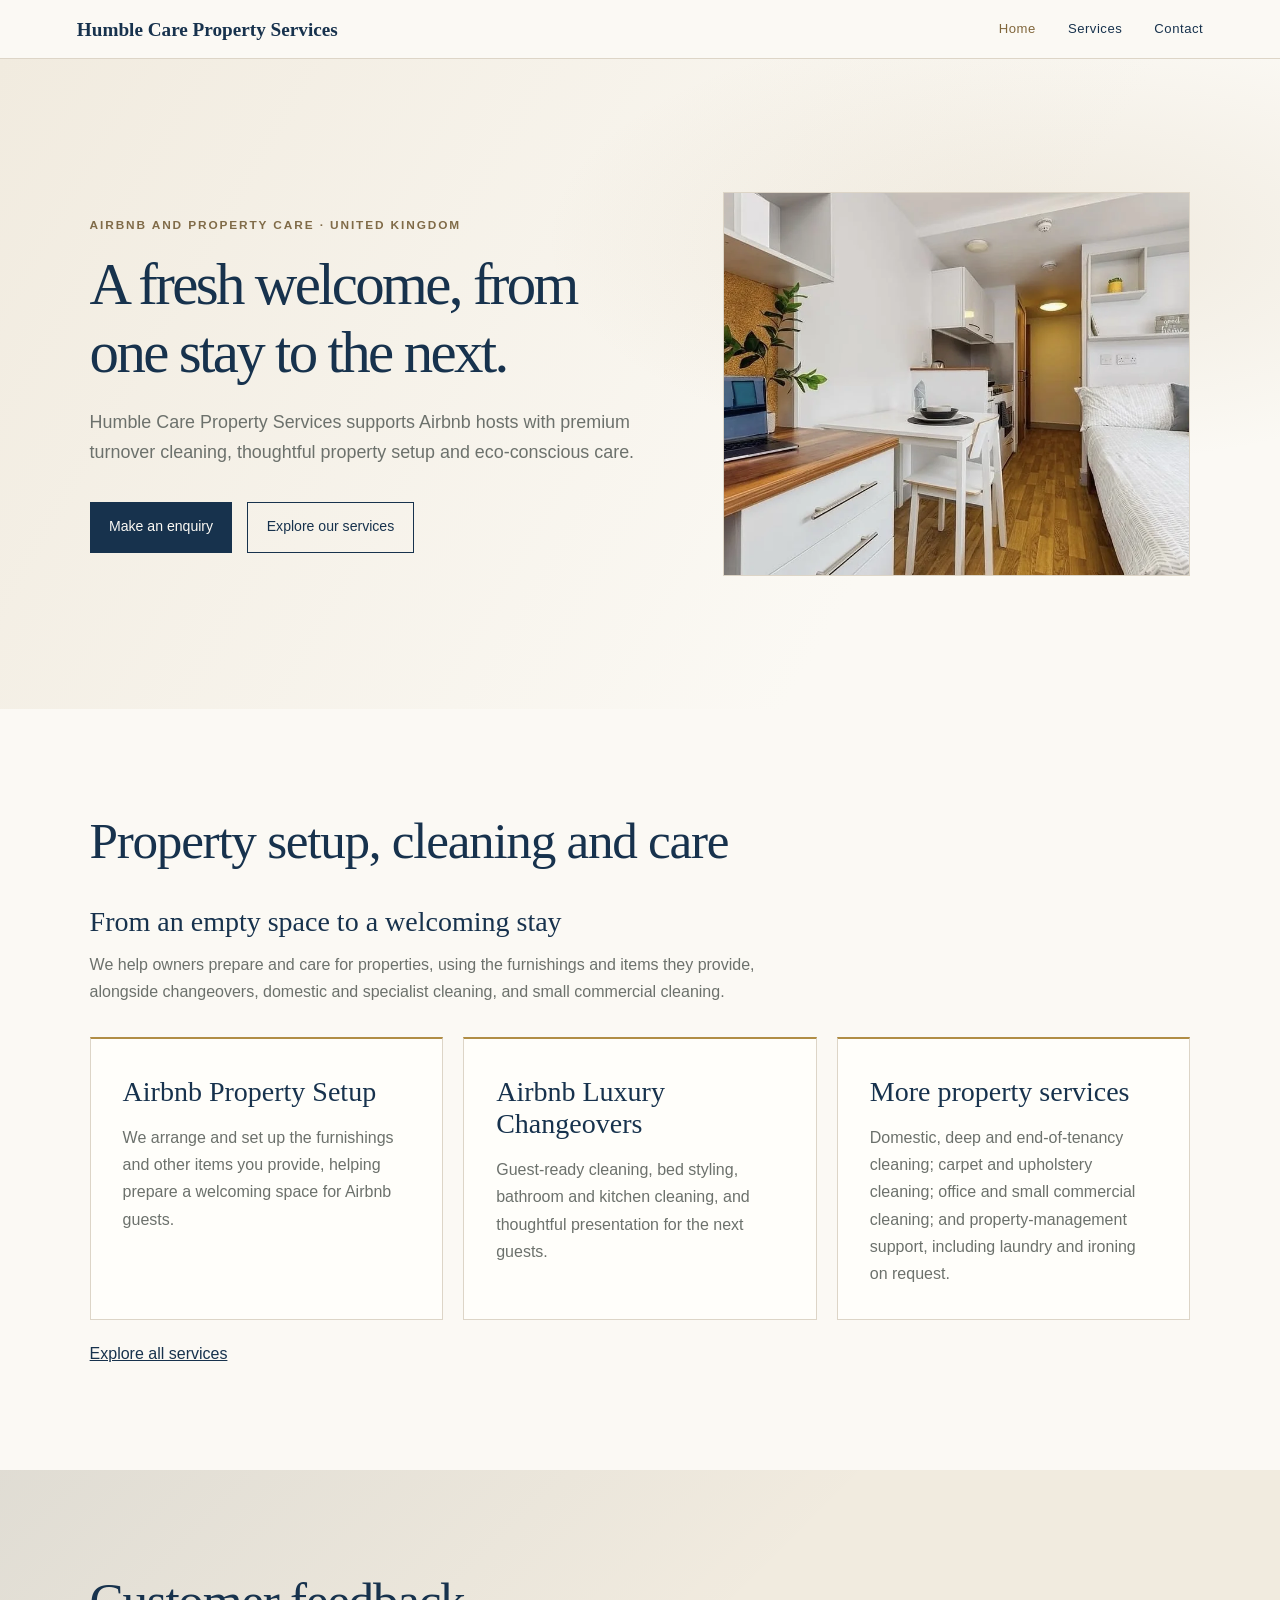
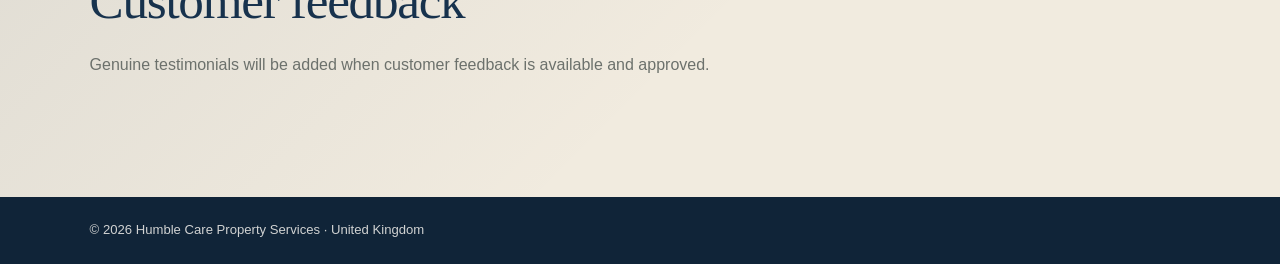
==== index.html @ 142375da "Update index.html" ====
<!doctype html>
<html lang="en-GB">
  <head>
    <meta charset="utf-8">
    <meta name="viewport" content="width=device-width, initial-scale=1">
    <title>Humble Care Property Services | United Kingdom</title>
    <meta
      name="description"
      content="Premium Airbnb cleaning, property setup and eco-conscious property care in United Kingdom."
    >
    <link rel="stylesheet" href="style.css">
  </head>

  <body>
    <header>
      <a href="index.html" aria-label="Humble Care Cleaning Service home">
        Humble Care Property Services
      </a>

      <nav aria-label="Main navigation">
        <a href="index.html" aria-current="page">Home</a>
        <a href="services.html">Services</a>
        <a href="contact.html">Contact</a>
      </nav>
    </header>

    <main>
            <section id="home" class="hero">
        <div class="hero-copy">
          <p>Airbnb and property care · United Kingdom</p>
          <h1>A fresh welcome, from one stay to the next.</h1>
          <p>
            Humble Care Property Services supports Airbnb hosts with premium
            turnover cleaning, thoughtful property setup and eco-conscious care.
          </p>
          <a href="contact.html">Make an enquiry</a>
          <a href="services.html">Explore our services</a>
        </div>

        <img
          class="hero-image"
          src="images/studio-interior.webp"
          alt="Bright studio interior with a bed, kitchenette and wooden flooring"
          fetchpriority="high"
        >
     </section>
      <section id="services">
  <h2>Property setup, cleaning and care</h2>

  <div class="services-intro">
    <h3>From an empty space to a welcoming stay</h3>
    <p>
      We help owners prepare and care for properties, using the furnishings
      and items they provide, alongside changeovers, domestic and specialist
      cleaning, and small commercial cleaning.
    </p>
  </div>

  <article>
    <h3>Airbnb Property Setup</h3>
    <p>
      We arrange and set up the furnishings and other items you provide,
      helping prepare a welcoming space for Airbnb guests.
    </p>
  </article>

  <article>
    <h3>Airbnb Luxury Changeovers</h3>
    <p>
      Guest-ready cleaning, bed styling, bathroom and kitchen cleaning, and
      thoughtful presentation for the next guests.
    </p>
  </article>

  <article>
    <h3>More property services</h3>
    <p>
      Domestic, deep and end-of-tenancy cleaning; carpet and upholstery
      cleaning; office and small commercial cleaning; and property-management
      support, including laundry and ironing on request.
    </p>
  </article>

  <a href="services.html">Explore all services</a>
</section>
           <section id="testimonials">
        <h2>Customer feedback</h2>
        <p>
          Genuine testimonials will be added when customer feedback is
          available and approved.
        </p>
      </section>
    </main>

    <footer>
      <p>&copy; 2026 Humble Care Property Services · United Kingdom</p>
    </footer>

    <script>
      const heroSlides = [
        {
          src: "images/studio-interior.webp",
          alt: "Bright studio interior with a bed, kitchenette and wooden flooring"
        },
        {
          src: "images/made-bedroom.webp",
          alt: "Bedroom arranged with warm yellow accents and bedding"
        },
        {
          src: "images/bathroom-interior.webp",
          alt: "Bright bathroom with a glass shower and tiled walls"
        },
        {
          src: "images/unmade-bedroom.webp",
          alt: "Bedroom with unmade white bedding and a dark feature wall"
        }
      ];

      const heroImage = document.querySelector("#home .hero-image");
      const prefersReducedMotion = window.matchMedia(
        "(prefers-reduced-motion: reduce)"
      );
      let currentSlide = 0;

      if (heroImage && !prefersReducedMotion.matches) {
        window.setInterval(() => {
          currentSlide = (currentSlide + 1) % heroSlides.length;
          heroImage.classList.add("is-fading");

          window.setTimeout(() => {
            heroImage.src = heroSlides[currentSlide].src;
            heroImage.alt = heroSlides[currentSlide].alt;
            heroImage.classList.remove("is-fading");
          }, 300);
        }, 6500);
      }
    </script>
  </body>
</html>
---- style.css ----
:root {
  --hc-forest: #17324d;
  --hc-forest-deep: #102438;
  --hc-paper: #fbf9f4;
  --hc-cream: #f1ebdf;
  --hc-brass: #b08d45;
  --hc-ink: #2c332f;
  --hc-muted: #6c716c;
  --hc-line: #ddd5c7;
}

* {
  box-sizing: border-box;
}

html {
  scroll-behavior: smooth;
}

body {
  margin: 0;
  background: var(--hc-paper);
  color: var(--hc-ink);
  font-family: Arial, Helvetica, sans-serif;
  line-height: 1.7;
}

a {
  color: var(--hc-forest);
}

a:focus-visible,
button:focus-visible,
input:focus-visible,
select:focus-visible,
textarea:focus-visible {
  outline: 3px solid var(--hc-brass);
  outline-offset: 3px;
}

header {
  display: flex;
  align-items: center;
  justify-content: space-between;
  gap: 2rem;
  padding: 1.1rem clamp(1.25rem, 6vw, 6rem);
  border-bottom: 1px solid var(--hc-line);
  background: var(--hc-paper);
}

header > a {
  color: var(--hc-forest);
  font-family: Georgia, "Times New Roman", serif;
  font-size: 1.2rem;
  font-weight: 700;
  line-height: 1.2;
  text-decoration: none;
}

nav {
  display: flex;
  flex-wrap: wrap;
  gap: clamp(1rem, 2.5vw, 2rem);
}

nav a {
  color: var(--hc-forest);
  font-size: 0.82rem;
  letter-spacing: 0.04em;
  text-decoration: none;
}

nav a:hover,
nav a[aria-current="page"] {
  color: #80663b;
}

main > section {
  padding: clamp(3.5rem, 8vw, 7rem) clamp(1.25rem, 7vw, 7rem);
}

.hero,
.contact-hero,
main > section:first-child {
  position: relative;
  display: flex;
  min-height: clamp(420px, 66vw, 650px);
  flex-direction: column;
  justify-content: center;
  overflow: hidden;
  background:
    radial-gradient(ellipse at 82% 28%, rgba(173, 145, 96, 0.15), transparent 34%),
    linear-gradient(120deg, var(--hc-cream), var(--hc-paper) 70%);
}

.hero > *,
.contact-hero > *,
main > section:first-child > * {
  position: relative;
  z-index: 1;
  max-width: 660px;
}

.hero::after,
.contact-hero::after {
  position: absolute;
  z-index: 0;
  top: 50%;
  right: clamp(1rem, 8vw, 8rem);
  color: rgba(25, 59, 51, 0.06);
  content: "HC";
  font-family: Georgia, "Times New Roman", serif;
  font-size: clamp(10rem, 27vw, 24rem);
  letter-spacing: -0.16em;
  line-height: 1;
  pointer-events: none;
  transform: translateY(-50%);
}

.hero > p:first-child,
.contact-hero > p:first-child,
main > section:first-child > p:first-child {
  margin: 0 0 1rem;
  color: #806b48;
  font-size: 0.74rem;
  font-weight: 700;
  letter-spacing: 0.16em;
  text-transform: uppercase;
}

h1,
h2,
h3 {
  color: var(--hc-forest);
  font-family: Georgia, "Times New Roman", serif;
  font-weight: 400;
  line-height: 1.15;
}

h1 {
  max-width: 720px;
  margin: 0 0 1.25rem;
  font-size: clamp(3rem, 7vw, 5.8rem);
  letter-spacing: -0.045em;
}

h2 {
  margin: 0 0 1.25rem;
  font-size: clamp(2rem, 4vw, 3.3rem);
  letter-spacing: -0.025em;
}

h3 {
  margin: 0.3rem 0 0.75rem;
  font-size: clamp(1.35rem, 2.2vw, 1.75rem);
}

.hero > p:not(:first-child),
.contact-hero > p:not(:first-child),
main > section:first-child > p:not(:first-child) {
  max-width: 590px;
  color: var(--hc-muted);
  font-size: clamp(1rem, 1.4vw, 1.12rem);
}

.hero > a {
  display: inline-flex;
  width: fit-content;
  align-items: center;
  justify-content: center;
  margin: 0.8rem 0.8rem 0 0;
  padding: 0.8rem 1.2rem;
  border: 1px solid var(--hc-forest);
  color: var(--hc-forest);
  font-size: 0.85rem;
  text-decoration: none;
}

.hero > a:first-of-type {
  background: var(--hc-forest);
  color: var(--hc-paper);
}

.hero > a:hover,
.contact-enquiry button:hover {
  border-color: var(--hc-brass);
  background: var(--hc-brass);
  color: white;
}

#services {
  display: grid;
  grid-template-columns: repeat(3, minmax(0, 1fr));
  gap: 1.25rem;
  background: var(--hc-paper);
}

#services > h2 {
  grid-column: 1 / -1;
  max-width: 730px;
  margin-bottom: 1rem;
}

#services article {
  padding: clamp(1.35rem, 2.6vw, 2rem);
  border: 1px solid var(--hc-line);
  border-top: 2px solid var(--hc-brass);
  background: #fffefa;
}

#services article p {
  margin-bottom: 0;
  color: var(--hc-muted);
}

#approach,
#testimonials {
  background:
    linear-gradient(135deg, rgba(23, 50, 77, 0.08), transparent 55%),
    #f1ebdf;
}

#approach p,
#testimonials p {
  max-width: 700px;
  color: var(--hc-muted);
}

#contact {
  background: var(--hc-forest);
  color: var(--hc-paper);
}

#contact h2 {
  color: var(--hc-paper);
}

#contact p {
  max-width: 650px;
}

#contact > a {
  display: inline-block;
  margin-top: 0.7rem;
  padding: 0.75rem 1.1rem;
  border: 1px solid rgba(251, 249, 244, 0.7);
  color: var(--hc-paper);
  text-decoration: none;
}

.contact-enquiry {
  width: min(100%, 850px);
  margin-inline: auto;
  background: #fffefa;
}

.contact-enquiry > p,
.contact-social > p {
  max-width: 650px;
  color: var(--hc-muted);
}

.contact-enquiry form {
  display: flex;
  max-width: 650px;
  flex-direction: column;
  gap: 0.5rem;
  margin-block: 2rem;
}

.contact-enquiry label {
  margin-top: 0.65rem;
  color: var(--hc-forest);
  font-size: 0.86rem;
  font-weight: 700;
}

.contact-enquiry input,
.contact-enquiry select,
.contact-enquiry textarea {
  width: 100%;
  padding: 0.8rem 0.9rem;
  border: 1px solid var(--hc-line);
  border-radius: 0;
  background: var(--hc-paper);
  color: var(--hc-ink);
  font: inherit;
}

.contact-enquiry textarea {
  resize: vertical;
}

.contact-enquiry button {
  width: fit-content;
  margin-top: 1rem;
  padding: 0.85rem 1.25rem;
  border: 1px solid var(--hc-forest);
  background: var(--hc-forest);
  color: var(--hc-paper);
  cursor: pointer;
  font: inherit;
}

.contact-enquiry > p:last-child {
  font-size: 0.82rem;
}

.contact-social {
  background:
    linear-gradient(135deg, rgba(176, 141, 69, 0.12), transparent 60%),
    #f1ebdf;
}

.contact-social a {
  display: inline-block;
  margin: 0.4rem 0.35rem 0.4rem 0;
  padding: 0.65rem 1rem;
  border: 1px solid var(--hc-forest);
  background: var(--hc-paper);
  color: var(--hc-forest);
  text-decoration: none;
}

.contact-social a:hover {
  background: var(--hc-forest);
  color: var(--hc-paper);
}

footer {
  padding: 1.4rem clamp(1.25rem, 7vw, 7rem);
  background: var(--hc-forest-deep);
  color: rgba(251, 249, 244, 0.82);
  font-size: 0.82rem;
}

footer p {
  margin: 0;
}

@media (max-width: 760px) {
  header {
    align-items: flex-start;
    flex-direction: column;
    gap: 0.8rem;
  }

  #services {
    grid-template-columns: 1fr;
  }

  #services > h2 {
    grid-column: auto;
  }

  .hero,
  .contact-hero,
  main > section:first-child {
    min-height: 430px;
  }

  .hero::after,
  .contact-hero::after {
    right: -1rem;
    font-size: 11rem;
  }
}

/* Home hero: left-aligned copy with a clear image on the right */
#home.hero {
  display: grid;
  grid-template-columns: minmax(0, 1fr) minmax(260px, 0.82fr);
  align-items: center;
  gap: clamp(2rem, 5vw, 4rem);
  text-align: left;
}

#home .hero-copy {
  width: 100%;
  max-width: 620px;
  text-align: left;
}

#home .hero-copy > p:first-child {
  margin: 0 0 1rem;
  color: #806b48;
  font-size: 0.74rem;
  font-weight: 700;
  letter-spacing: 0.16em;
  text-transform: uppercase;
}

#home .hero-copy h1 {
  font-size: clamp(2.6rem, 4.6vw, 4.5rem);
  text-align: left;
}

#home .hero-copy > p:not(:first-child) {
  max-width: 590px;
  color: var(--hc-muted);
  font-size: clamp(1rem, 1.4vw, 1.12rem);
}

#home .hero-image {
  position: static;
  display: block;
  width: 100%;
  height: clamp(260px, 30vw, 390px);
  max-width: none;
  border: 1px solid var(--hc-line);
  object-fit: cover;
  object-position: center;
  filter: none;
  transform: none;
}

#home::after {
  display: none;
}

#home .hero-copy > a {
  display: inline-flex;
  width: fit-content;
  align-items: center;
  justify-content: center;
  margin: 1rem 0.65rem 0 0;
  padding: 0.8rem 1.15rem;
  border: 1px solid var(--hc-forest);
  font-size: 0.88rem;
  text-decoration: none;
  transition:
    background-color 160ms ease,
    color 160ms ease,
    border-color 160ms ease;
}

#home .hero-copy > a:first-of-type {
  background: var(--hc-forest);
  color: var(--hc-paper);
}

#home .hero-copy > a:nth-of-type(2) {
  background: transparent;
  color: var(--hc-forest);
}

#home .hero-copy > a:hover {
  border-color: var(--hc-brass);
  background: var(--hc-brass);
  color: white;
}

@media (max-width: 760px) {
  #home.hero {
    grid-template-columns: 1fr;
    gap: 1.5rem;
  }

  #home .hero-image {
    height: 280px;
  }
}
#services .services-intro {
  grid-column: 1 / -1;
  max-width: 700px;
  margin-bottom: 0.75rem;
}

#services .services-intro h3 {
  margin-top: 0;
}

#services .services-intro p {
  max-width: 700px;
  margin: 0;
  color: var(--hc-muted);
}
@media (prefers-reduced-motion: reduce) {
  html {
    scroll-behavior: auto;
  }
}
.contact-social-links {
  display: flex;
  flex-wrap: wrap;
  align-items: center;
  gap: 0.75rem;
}

.contact-social-links a {
  margin: 0;
}
#home .hero-image {
  transition: opacity 300ms ease;
}

#home .hero-image.is-fading {
  opacity: 0;
}

@media (prefers-reduced-motion: reduce) {
  #home .hero-image {
    transition: none;
  }
}
.before-after-gallery {
  background: var(--hc-cream);
}

.before-after-intro {
  max-width: 760px;
  margin: 0 auto 2.5rem;
}

.before-after-intro .gallery-eyebrow {
  margin: 0 0 0.75rem;
  color: #806b48;
  font-size: 0.74rem;
  font-weight: 700;
  letter-spacing: 0.16em;
  text-transform: uppercase;
}

.before-after-intro > p:last-child {
  max-width: 680px;
  color: var(--hc-muted);
}

.before-after-grid {
  display: grid;
  grid-template-columns: repeat(2, minmax(0, 1fr));
  gap: 1.25rem;
}

.before-after-grid figure {
  min-width: 0;
  margin: 0;
  overflow: hidden;
  border: 1px solid var(--hc-line);
  background: #fffefa;
}

.before-after-grid img {
  display: block;
  width: 100%;
  height: auto;
}

.before-after-grid figcaption {
  padding: 0.9rem 1rem;
  color: var(--hc-forest);
  font-family: Georgia, "Times New Roman", serif;
  font-size: 1.05rem;
}

@media (max-width: 760px) {
  .before-after-grid {
    grid-template-columns: 1fr;
  }
}
.offers-button {
  display: inline-flex;
  align-items: center;
  justify-content: center;
  margin-top: 1rem;
  padding: 0.8rem 1.2rem;
  border: 1px solid var(--hc-brass);
  background: var(--hc-brass);
  color: var(--hc-forest-deep);
  font-size: 0.88rem;
  text-decoration: none;
}

.offers-button:hover {
  border-color: var(--hc-forest);
  background: var(--hc-forest);
  color: var(--hc-paper);
}
.offer-item {
  padding: 1.35rem 1.5rem;
  border: 1px solid var(--hc-line);
  border-top: 2px solid var(--hc-brass);
  background: #fffefa;
}

.offer-item summary {
  color: var(--hc-forest);
  cursor: pointer;
  font-family: Georgia, "Times New Roman", serif;
  font-size: 1.25rem;
}

.offer-item p {
  margin-bottom: 0;
  color: var(--hc-muted);
}
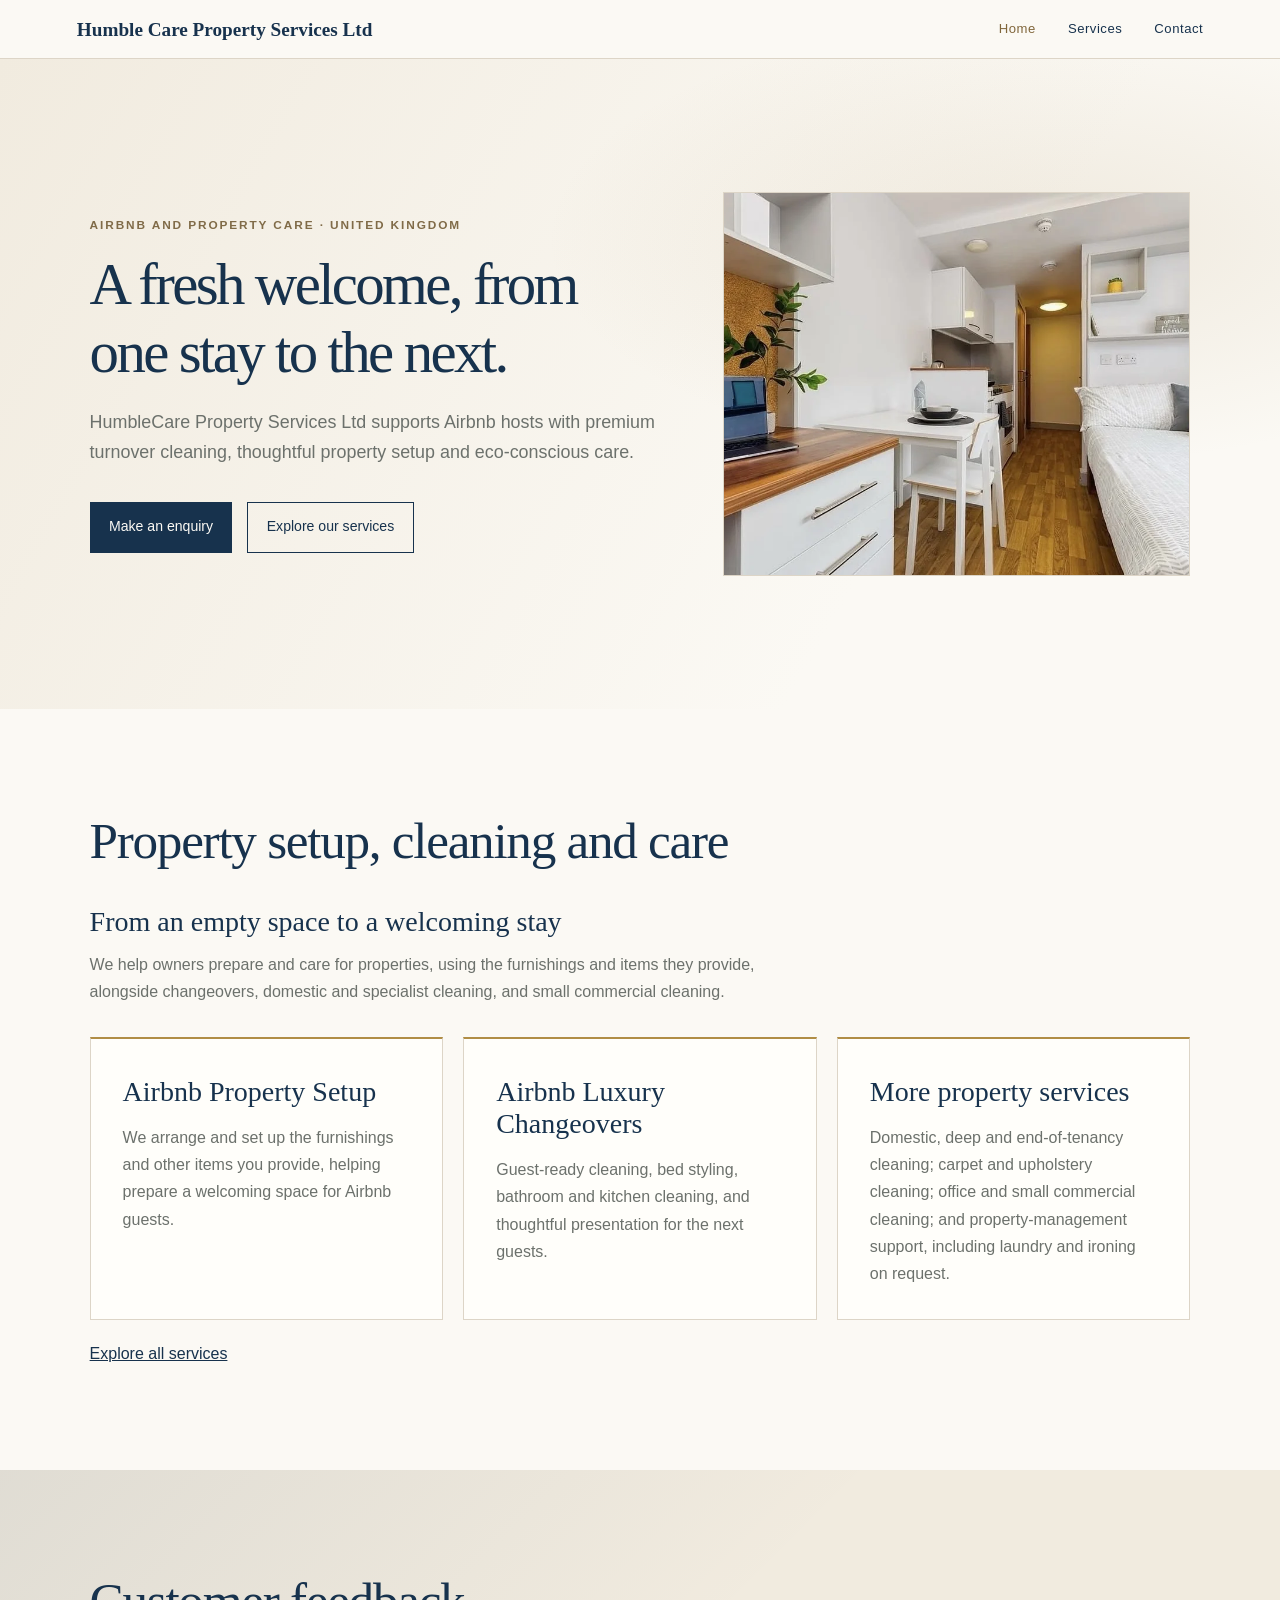
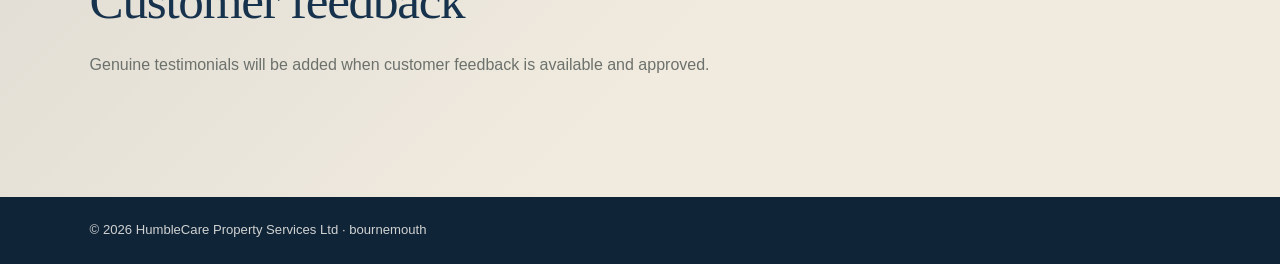
==== commit e1fdded1: "Update index.html" ====
--- a/index.html
+++ b/index.html
@@ -3,7 +3,7 @@
   <head>
     <meta charset="utf-8">
     <meta name="viewport" content="width=device-width, initial-scale=1">
-    <title>Humble Care Property Services | United Kingdom</title>
+    <title>HumbleCare Property Services Ltd | bournemouth </title>
     <meta
       name="description"
       content="Premium Airbnb cleaning, property setup and eco-conscious property care in United Kingdom."
@@ -13,8 +13,8 @@
 
   <body>
     <header>
-      <a href="index.html" aria-label="Humble Care Cleaning Service home">
-        Humble Care Property Services
+      <a href="index.html" aria-label="HumbleCare Property Services Ltd home">
+        Humble Care Property Services Ltd
       </a>
 
       <nav aria-label="Main navigation">
@@ -30,7 +30,7 @@
           <p>Airbnb and property care · United Kingdom</p>
           <h1>A fresh welcome, from one stay to the next.</h1>
           <p>
-            Humble Care Property Services supports Airbnb hosts with premium
+            HumbleCare Property Services Ltd supports Airbnb hosts with premium
             turnover cleaning, thoughtful property setup and eco-conscious care.
           </p>
           <a href="contact.html">Make an enquiry</a>
@@ -93,7 +93,7 @@
     </main>
 
     <footer>
-      <p>&copy; 2026 Humble Care Property Services · United Kingdom</p>
+      <p>&copy; 2026 HumbleCare Property Services Ltd · bournemouth </p>
     </footer>
 
     <script>
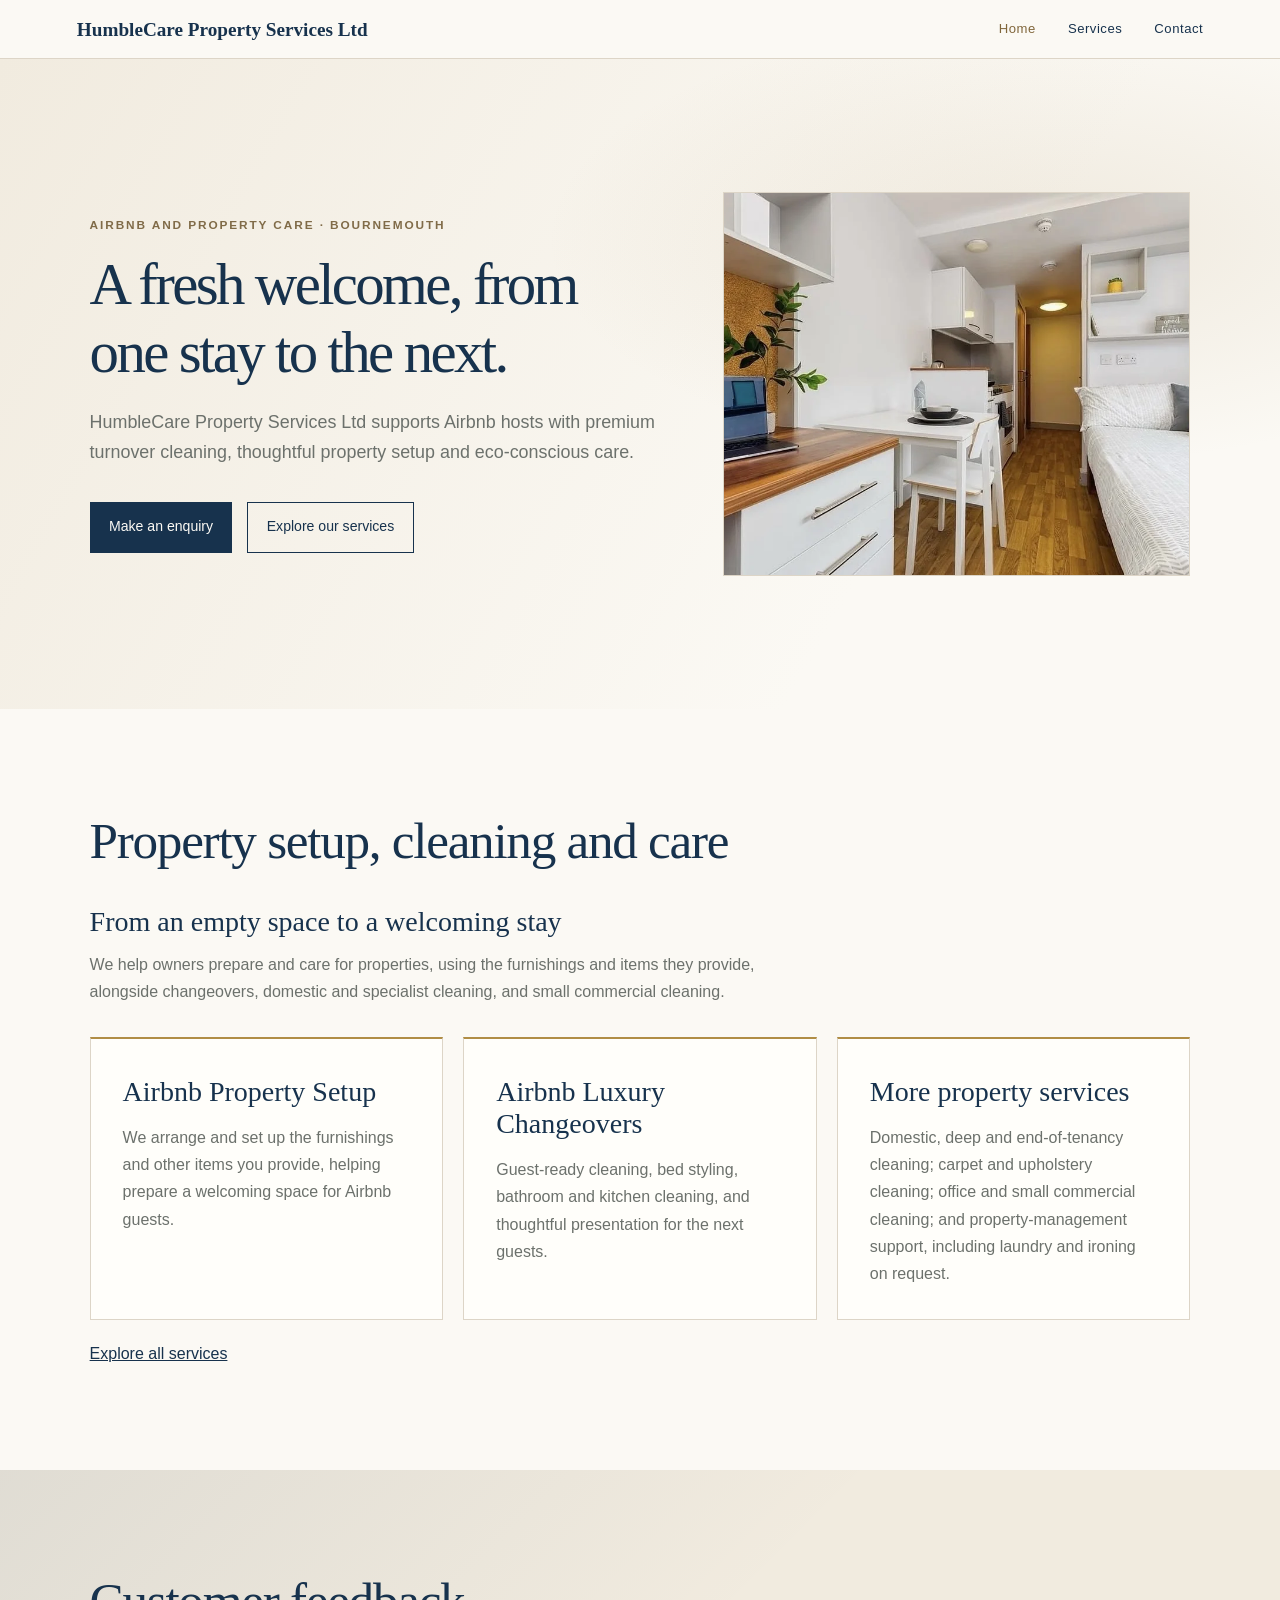
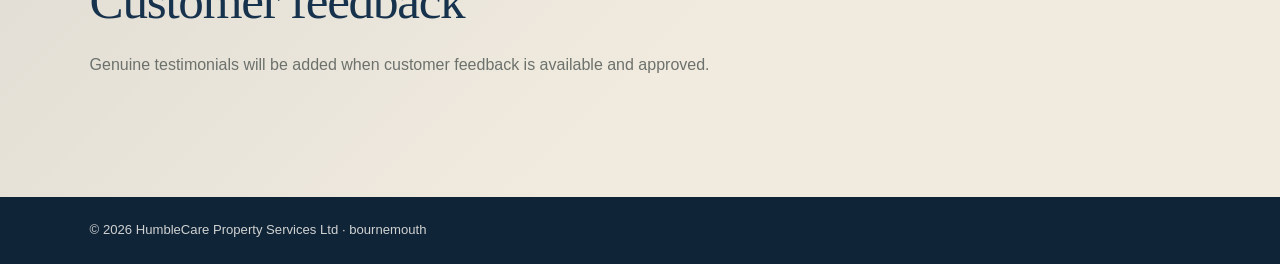
==== commit f280d866: "Update index.html" ====
--- a/index.html
+++ b/index.html
@@ -6,7 +6,7 @@
     <title>HumbleCare Property Services Ltd | bournemouth </title>
     <meta
       name="description"
-      content="Premium Airbnb cleaning, property setup and eco-conscious property care in United Kingdom."
+      content="Premium Airbnb cleaning, property setup and eco-conscious property care in Bournemouth"
     >
     <link rel="stylesheet" href="style.css">
   </head>
@@ -14,7 +14,7 @@
   <body>
     <header>
       <a href="index.html" aria-label="HumbleCare Property Services Ltd home">
-        Humble Care Property Services Ltd
+        HumbleCare Property Services Ltd
       </a>
 
       <nav aria-label="Main navigation">
@@ -27,7 +27,7 @@
     <main>
             <section id="home" class="hero">
         <div class="hero-copy">
-          <p>Airbnb and property care · United Kingdom</p>
+          <p>Airbnb and property care · Bournemouth</p>
           <h1>A fresh welcome, from one stay to the next.</h1>
           <p>
             HumbleCare Property Services Ltd supports Airbnb hosts with premium
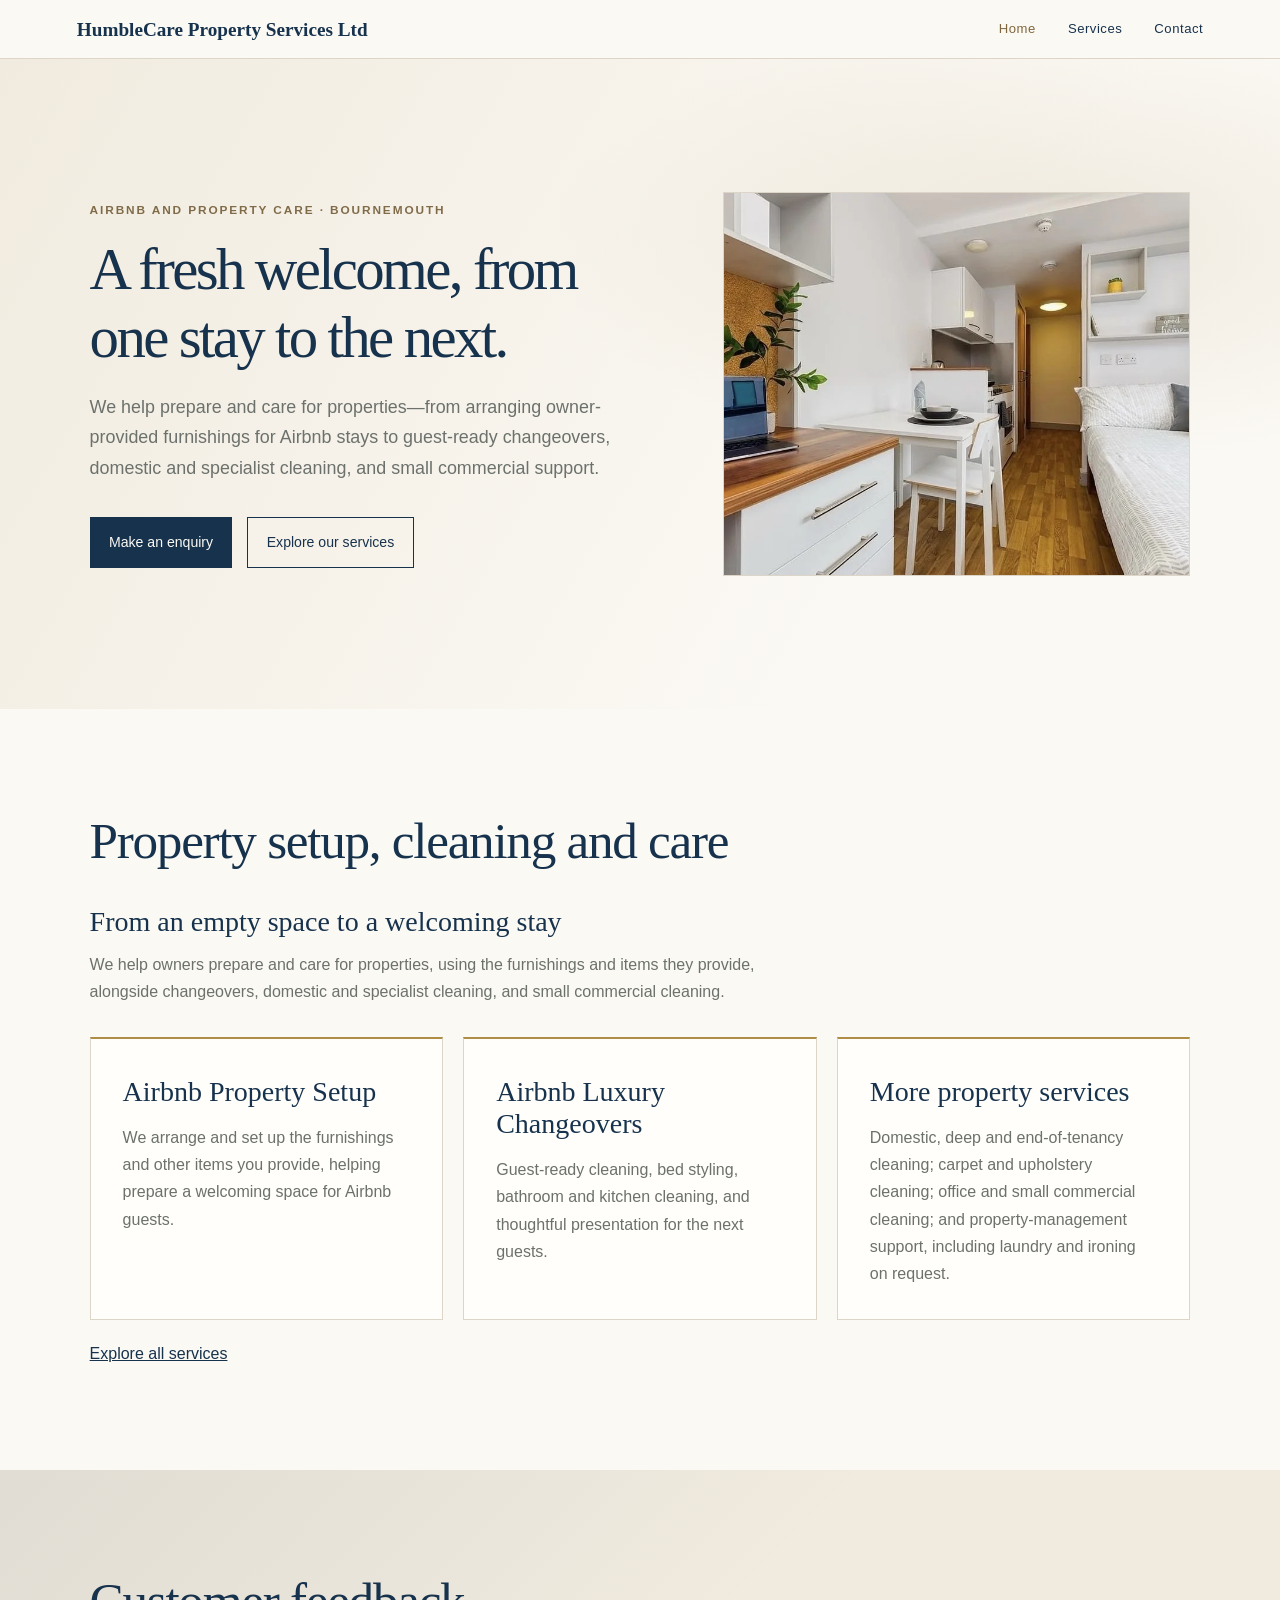
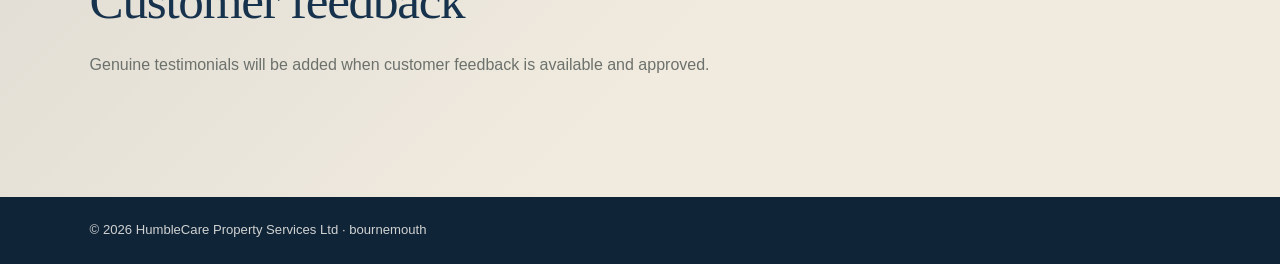
==== commit 03a747c9: "Update index.html" ====
--- a/index.html
+++ b/index.html
@@ -30,9 +30,10 @@
           <p>Airbnb and property care · Bournemouth</p>
           <h1>A fresh welcome, from one stay to the next.</h1>
           <p>
-            HumbleCare Property Services Ltd supports Airbnb hosts with premium
-            turnover cleaning, thoughtful property setup and eco-conscious care.
-          </p>
+              We help prepare and care for properties—from arranging owner-provided
+              furnishings for Airbnb stays to guest-ready changeovers, domestic and
+              specialist cleaning, and small commercial support.
+         </p>
           <a href="contact.html">Make an enquiry</a>
           <a href="services.html">Explore our services</a>
         </div>
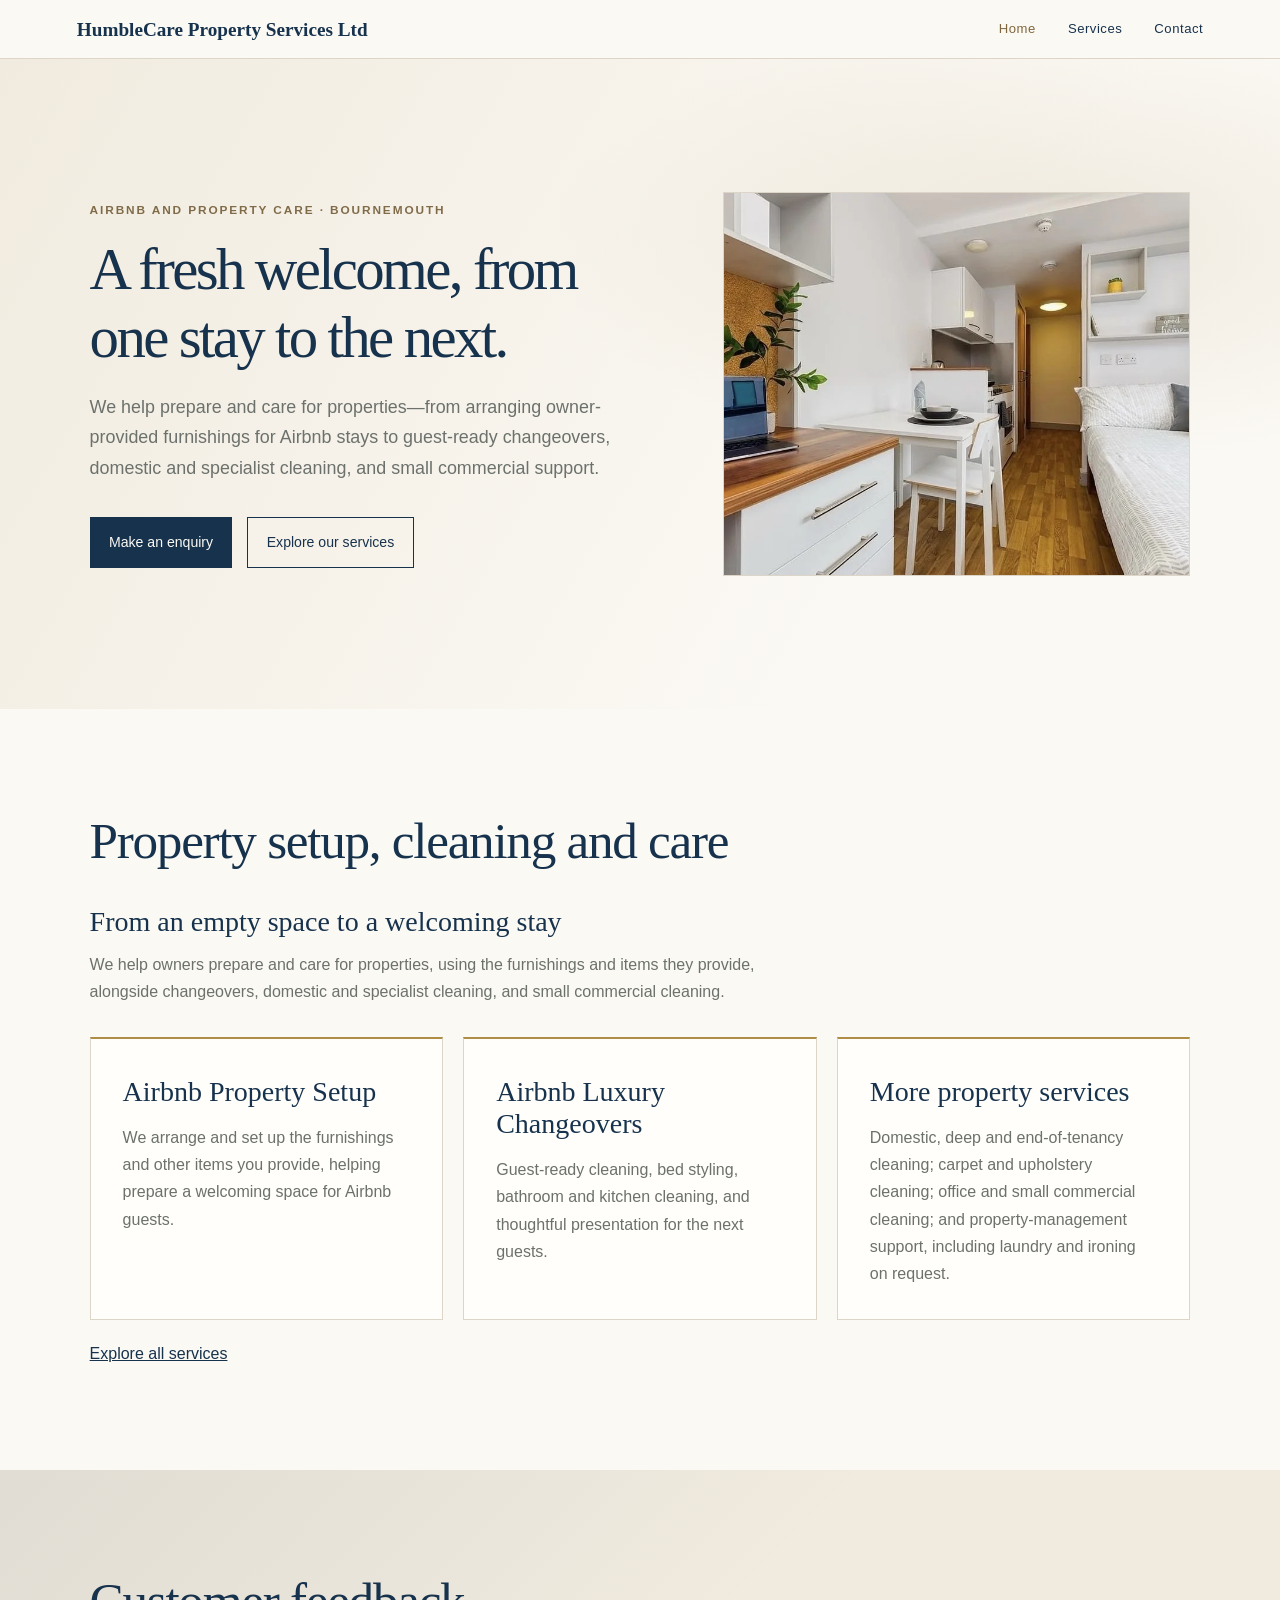
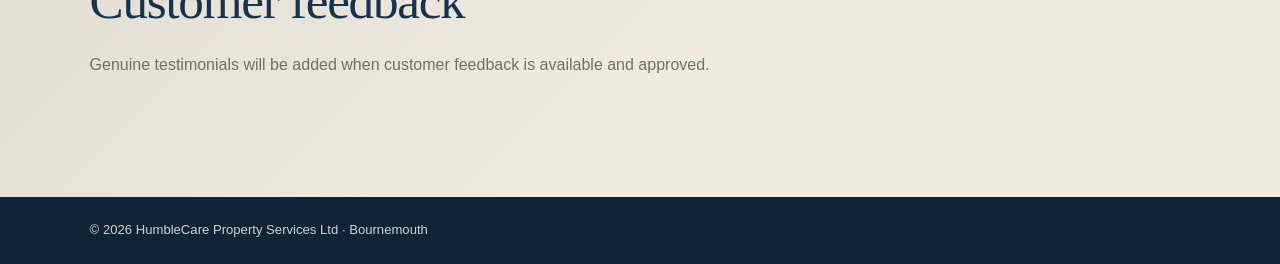
==== commit d6f1709b: "Update index.html" ====
--- a/index.html
+++ b/index.html
@@ -3,10 +3,10 @@
   <head>
     <meta charset="utf-8">
     <meta name="viewport" content="width=device-width, initial-scale=1">
-    <title>HumbleCare Property Services Ltd | bournemouth </title>
+    <title>HumbleCare Property Services Ltd | Bournemouth</title>
     <meta
       name="description"
-      content="Premium Airbnb cleaning, property setup and eco-conscious property care in Bournemouth"
+      content="HumbleCare Property Services Ltd in Bournemouth prepares Airbnb properties through owner-provided setup, guest-ready changeovers, domestic and specialist cleaning, and property-management support."
     >
     <link rel="stylesheet" href="style.css">
   </head>
@@ -94,7 +94,7 @@
     </main>
 
     <footer>
-      <p>&copy; 2026 HumbleCare Property Services Ltd · bournemouth </p>
+      <p>&copy; 2026 HumbleCare Property Services Ltd · Bournemouth</p>
     </footer>
 
     <script>
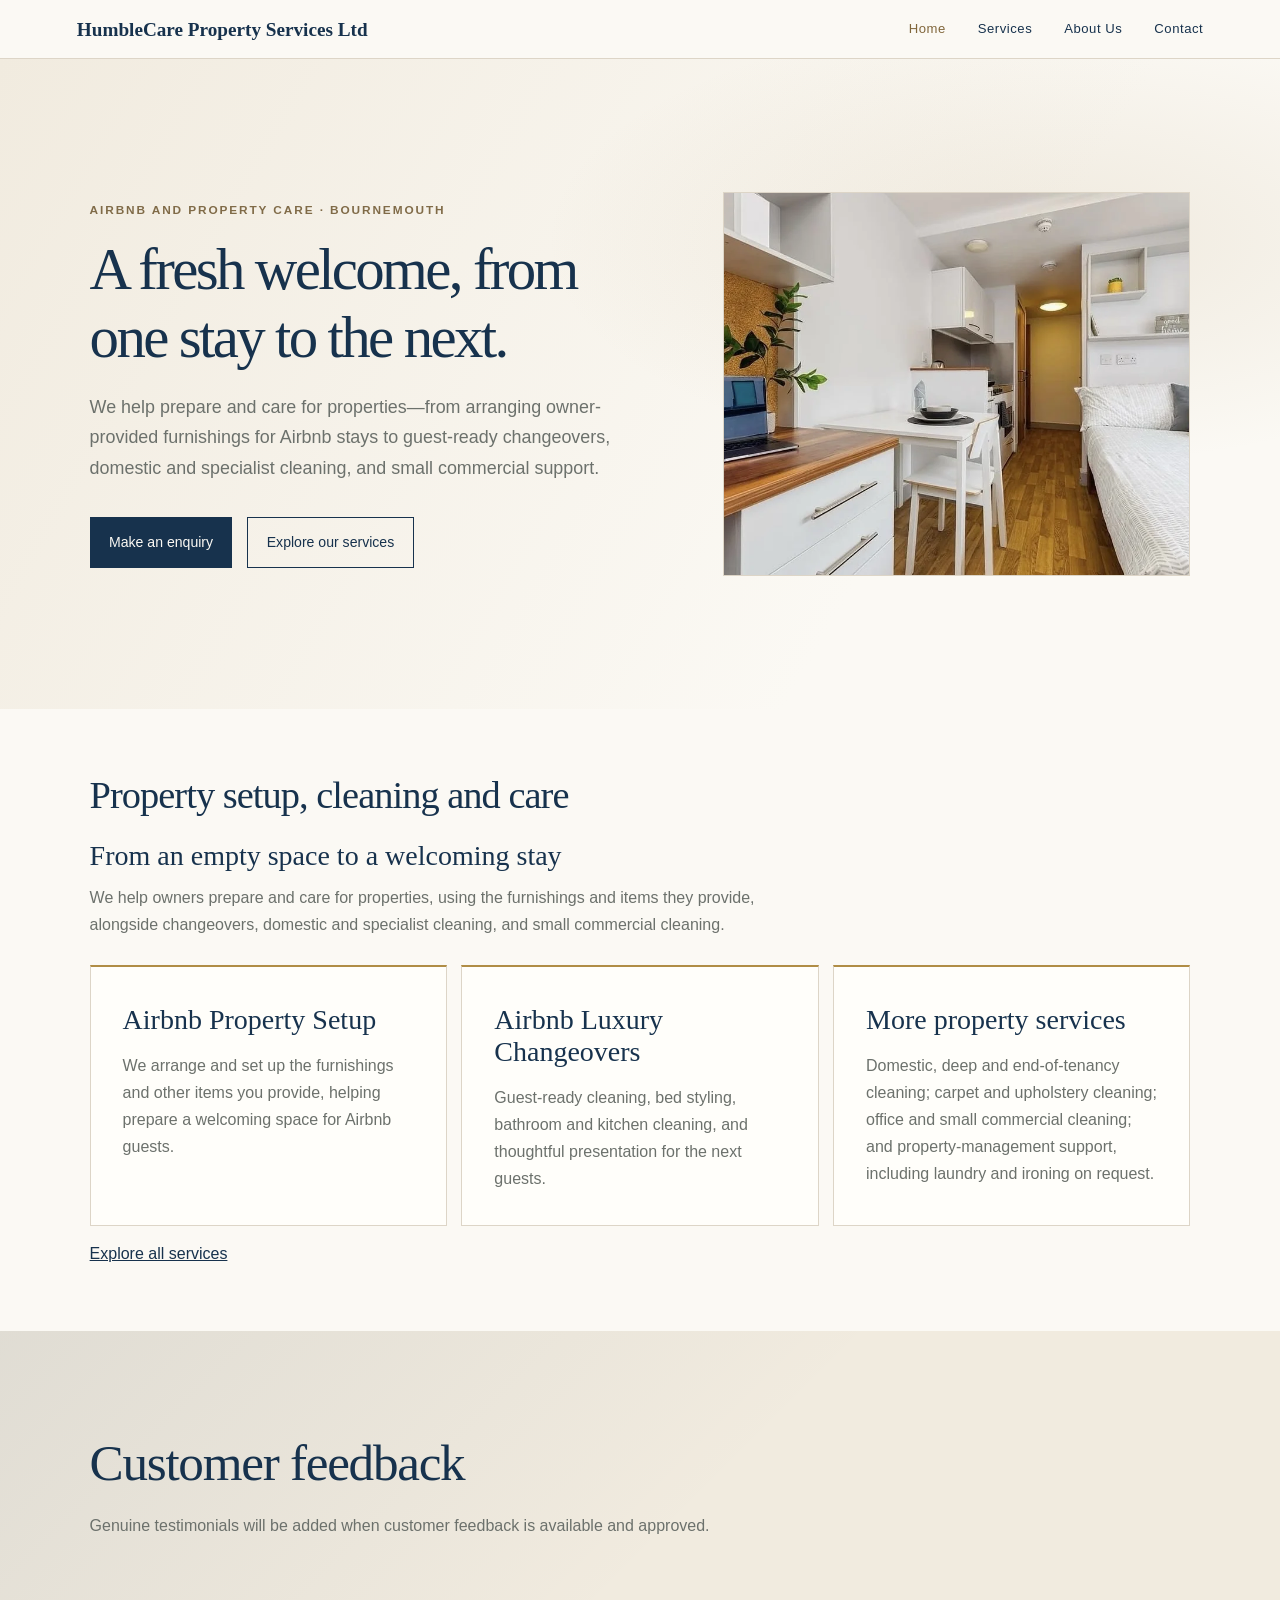
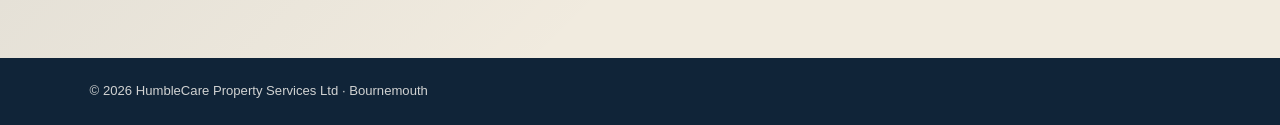
==== commit 92d25a05: "Update index.html" ====
--- a/index.html
+++ b/index.html
@@ -20,6 +20,7 @@
       <nav aria-label="Main navigation">
         <a href="index.html" aria-current="page">Home</a>
         <a href="services.html">Services</a>
+        <a href="about.html">About Us</a>
         <a href="contact.html">Contact</a>
       </nav>
     </header>
--- a/style.css
+++ b/style.css
@@ -594,3 +594,182 @@
   margin-bottom: 0;
   color: var(--hc-muted);
 }
+/* Compact Services page introduction and offer panels */
+.services-hero {
+  min-height: auto;
+  padding-block: clamp(2.5rem, 5vw, 4rem);
+}
+
+.services-hero h1 {
+  max-width: 620px;
+  margin-bottom: 0.85rem;
+  font-size: clamp(2.1rem, 3.8vw, 3.4rem);
+  line-height: 1.12;
+}
+
+#services {
+  padding-block: clamp(2.5rem, 5vw, 4.5rem);
+  gap: 0.9rem;
+}
+
+#services > h2 {
+  margin-bottom: 0.5rem;
+  font-size: clamp(1.7rem, 3vw, 2.5rem);
+}
+
+.offer-item {
+  padding: 1rem 1.15rem;
+}
+
+.offer-item summary {
+  font-size: clamp(1.02rem, 1.3vw, 1.18rem);
+  line-height: 1.35;
+}
+
+.offer-item p {
+  margin-top: 0.7rem;
+  font-size: 0.95rem;
+}
+/* Smaller heading on the Contact page */
+.contact-hero h1 {
+  max-width: 620px;
+  font-size: clamp(2.1rem, 4vw, 3.2rem);
+  line-height: 1.15;
+}
+/* Put a gold Read more control beneath each offer name */
+.offer-item summary {
+  display: list-item;
+  cursor: pointer;
+}
+
+.offer-item summary::after {
+  content: "Read more";
+  display: block;
+  width: fit-content;
+  margin-top: 0.55rem;
+  padding: 0.4rem 0.75rem;
+  border: 1px solid var(--hc-brass);
+  background: var(--hc-brass);
+  color: var(--hc-forest-deep);
+  font-family: Arial, Helvetica, sans-serif;
+  font-size: 0.78rem;
+  line-height: 1.3;
+}
+.offer-item[open] summary::after {
+  content: "Read less";
+}
+/* Contact details: telephone first, social links underneath */
+.contact-methods {
+  display: flex;
+  flex-direction: column;
+  align-items: flex-start;
+  gap: 1rem;
+}
+
+.social-links {
+  display: flex;
+  flex-wrap: wrap;
+  align-items: center;
+  gap: 1rem 1.5rem;
+}
+
+.contact-social .contact-method {
+  display: inline-flex;
+  align-items: center;
+  gap: 0.55rem;
+  margin: 0;
+  padding: 0;
+  border: 0;
+  background: transparent;
+  color: var(--hc-forest);
+  text-decoration: none;
+}
+
+.contact-social .contact-method img {
+  display: block;
+  width: 1.25rem;
+  height: 1.25rem;
+}
+
+.contact-social .contact-method:hover {
+  color: var(--hc-brass);
+  text-decoration: underline;
+  text-underline-offset: 0.2em;
+}
+/* About page layout */
+.about-title {
+  min-height: auto;
+  padding-block: clamp(2.5rem, 5vw, 4rem);
+  background: var(--hc-cream);
+}
+
+.about-title > p {
+  margin: 0 0 0.75rem;
+  color: var(--hc-muted);
+  font-size: 0.88rem;
+}
+
+.about-title h1 {
+  max-width: 720px;
+  margin: 0;
+  font-size: clamp(2.3rem, 5vw, 4rem);
+}
+
+.about-row {
+  display: grid;
+  grid-template-columns: repeat(2, minmax(0, 1fr));
+  align-items: center;
+  gap: clamp(2rem, 6vw, 5rem);
+  padding-block: clamp(3rem, 6vw, 5rem);
+  background: var(--hc-paper);
+}
+
+.about-row-reverse {
+  background: var(--hc-cream);
+}
+
+.about-copy {
+  max-width: 620px;
+}
+
+.about-eyebrow {
+  margin: 0 0 0.6rem;
+  color: #806b48;
+  font-size: 0.74rem;
+  font-weight: 700;
+  letter-spacing: 0.16em;
+  text-transform: uppercase;
+}
+
+.about-copy h2 {
+  margin: 0 0 1rem;
+  font-size: clamp(2rem, 3.5vw, 3rem);
+}
+
+.about-copy h3 {
+  margin-top: 1.8rem;
+}
+
+.about-copy p:not(.about-eyebrow) {
+  color: var(--hc-muted);
+}
+
+.about-image {
+  display: block;
+  width: 100%;
+  max-height: 420px;
+  object-fit: contain;
+  border: 1px solid var(--hc-line);
+  background: #fffefa;
+}
+
+@media (max-width: 760px) {
+  .about-row {
+    grid-template-columns: 1fr;
+    gap: 1.5rem;
+  }
+
+  .about-image {
+    max-height: 360px;
+  }
+}
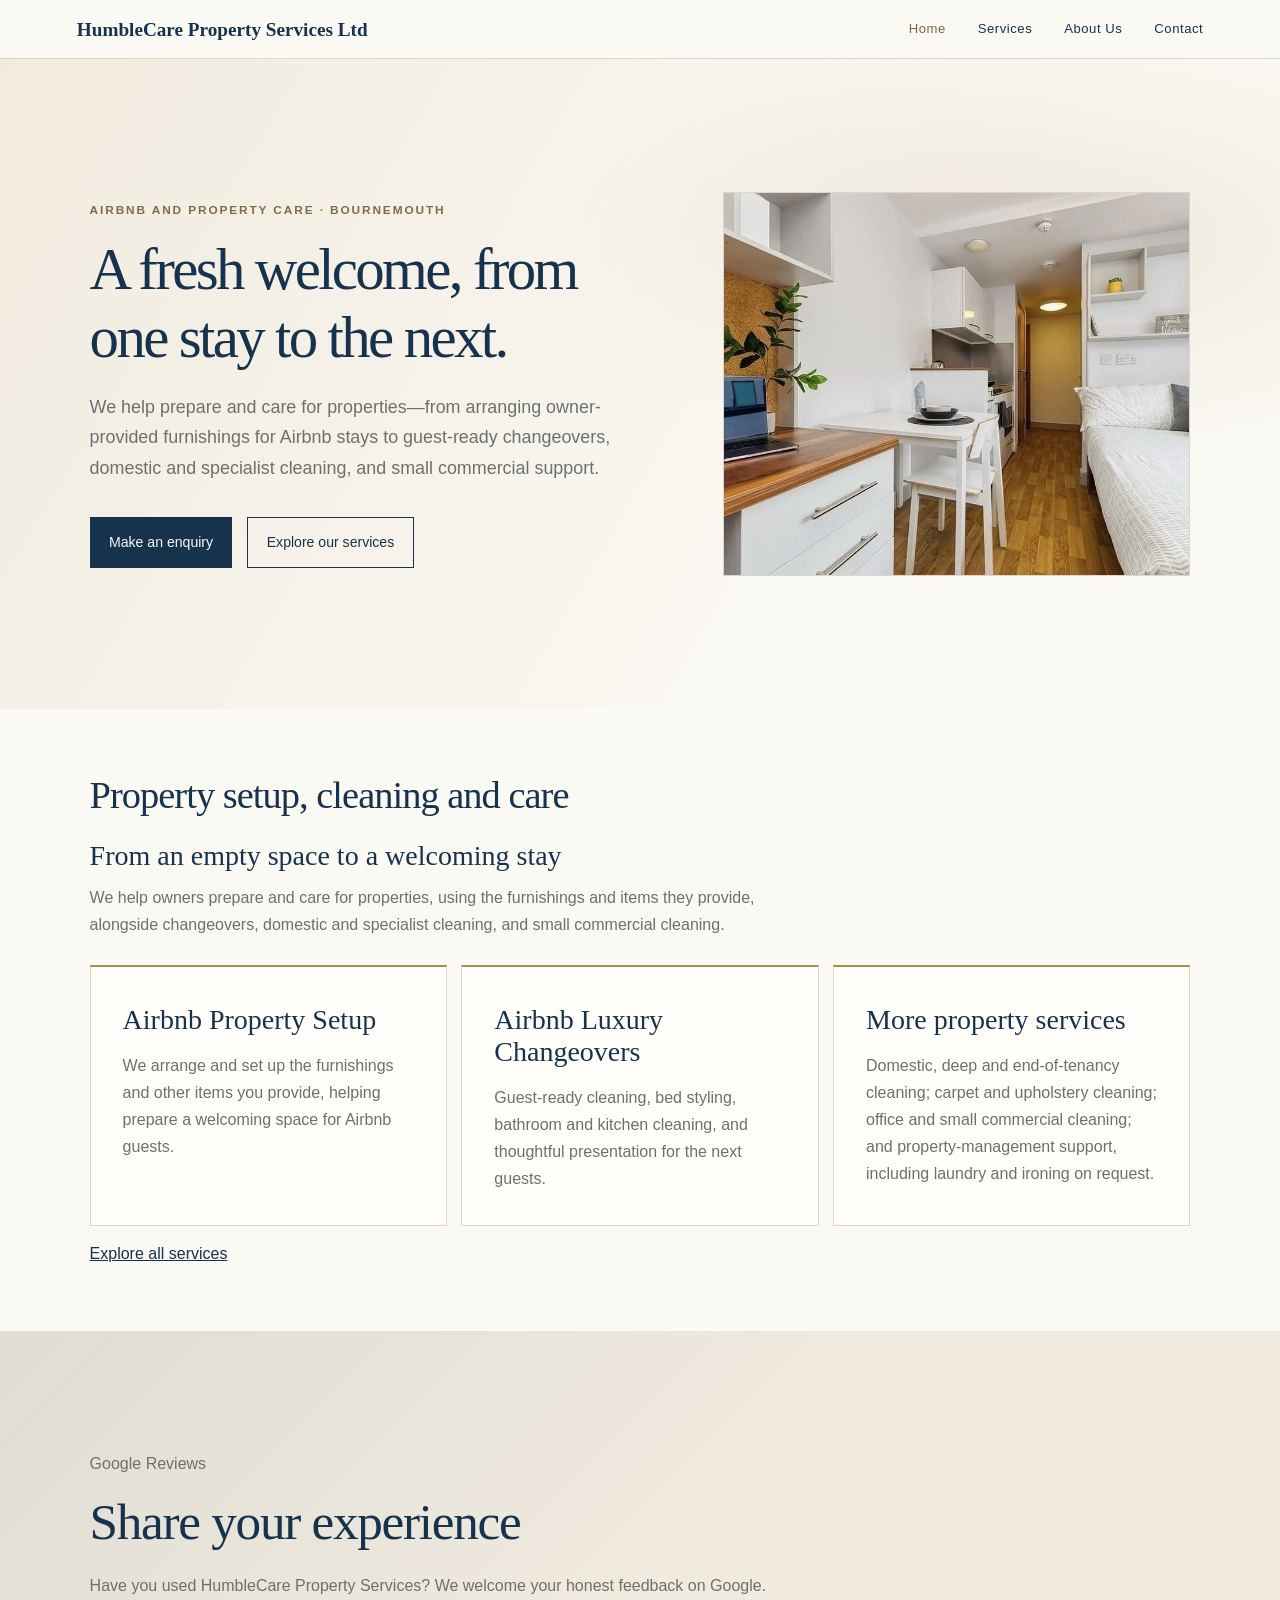
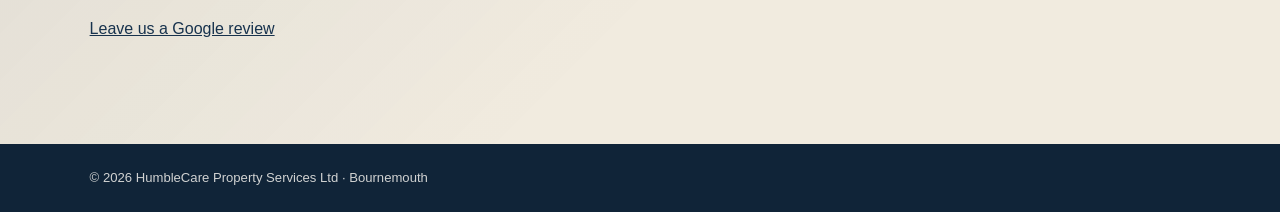
==== commit 835b4a9d: "Update index.html" ====
--- a/index.html
+++ b/index.html
@@ -85,12 +85,21 @@
 
   <a href="services.html">Explore all services</a>
 </section>
-           <section id="testimonials">
-        <h2>Customer feedback</h2>
+                <section id="testimonials" aria-labelledby="google-reviews-title">
+        <p class="google-reviews-eyebrow">Google Reviews</p>
+        <h2 id="google-reviews-title">Share your experience</h2>
         <p>
-          Genuine testimonials will be added when customer feedback is
-          available and approved.
+          Have you used HumbleCare Property Services? We welcome your honest
+          feedback on Google.
         </p>
+        <a
+          class="google-review-link"
+          href="https://g.page/r/Cdfo1UUbOADBEAE/review"
+          target="_blank"
+          rel="noopener noreferrer"
+        >
+          Leave us a Google review
+        </a>
       </section>
     </main>
 
